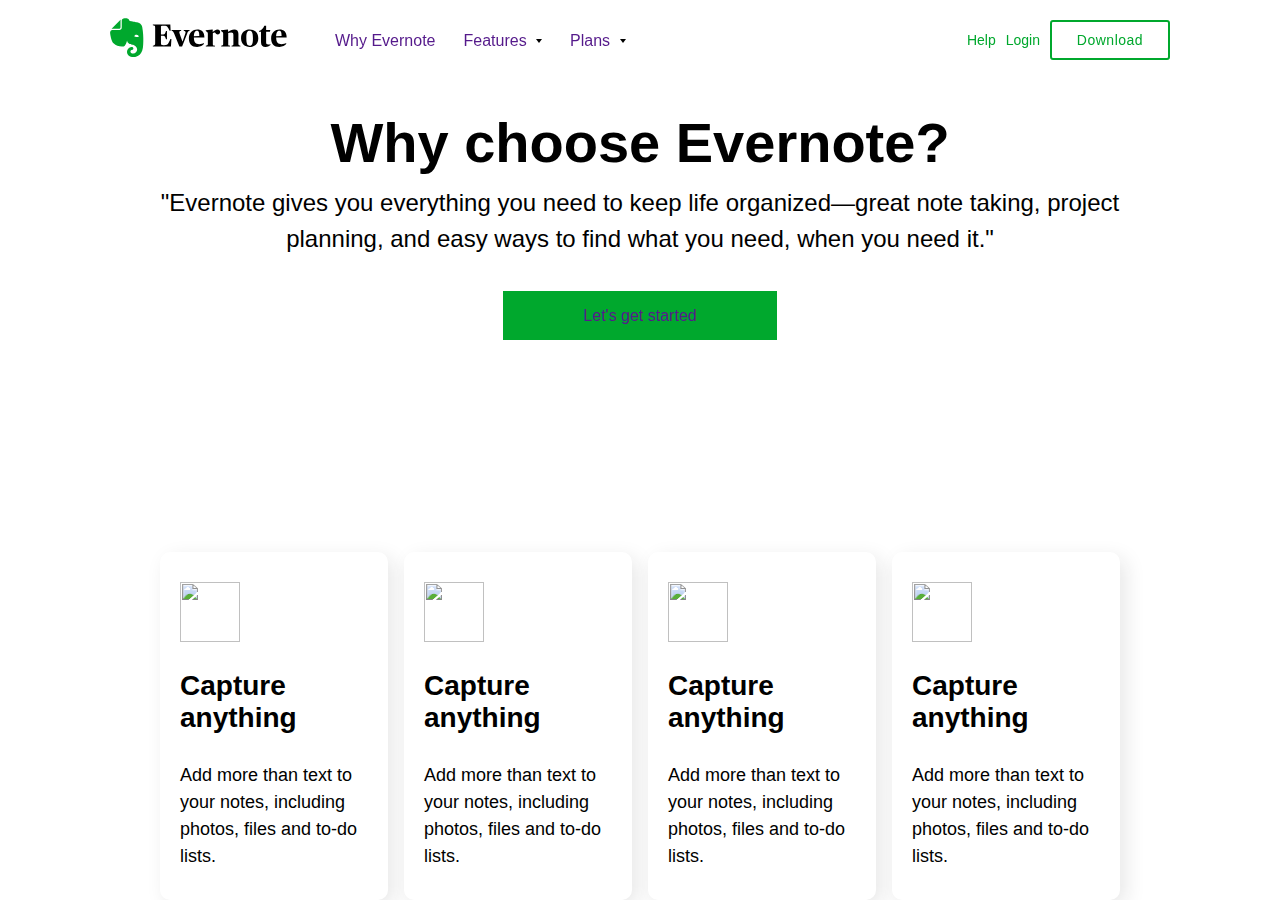
==== html-css/evernote/lesson3/evernote/index.html @ 64c324ab "task-beta" ====
<!DOCTYPE html>
<html lang="en">
  <head>
    <meta charset="UTF-8" />
    <meta name="viewport" content="width=device-width, initial-scale=1.0" />
    <link rel="stylesheet" href="css/styles.css" />
    <title>Evernote</title>
  </head>
  <body>
    <div class="container">
      <header class="header">
        <div class="row">
          <div class="logo">
            <img src="assets/logo.svg" alt="logo-right-corner" />
          </div>
          <nav class="top-mid-nav">
            <ul>
              <li>
                <a href="">Why Evernote</a>
              </li>
              <li>
                <a href=""
                  >Features
                  <span class="arrow"></span>
                </a>
              </li>
              <li>
                <a href=""
                  >Plans
                  <span class="arrow"></span>
                </a>
              </li>
            </ul>
          </nav>
          <nav class="top-left-nav">
            <ul>
              <li>
                <a href="">Help</a>
              </li>
              <li>
                <a href="">Login</a>
              </li>
              <li>
                <a class="btn-top-right" href="">Download</a>
              </li>
            </ul>
          </nav>
        </div>
      </header>
      <main class="main">
        <div class="content">
          <h1 class="h1">Why choose Evernote?</h1>
          <h5>
            "Evernote gives you everything you need to keep life organized—great
            note taking, project planning, and easy ways to find what you need,
            when you need it."
          </h5>
          <p class="p-btn">
            <a href="" class="mega-btn">Let's get started</a>
          </p>
        </div>
      </main>
      <section class="section">
        <article class="flexcard">
          <div class="header-image">
            <img src="/assets/Disc.svg" alt="" />
          </div>
          <div class="heading">
            <h4>Capture anything</h4>
          </div>
          <div class="description">
            <p class="p-large">
              Add more than text to your notes, including photos, files and
              to-do lists.
            </p>
          </div>
        </article>
        <article class="flexcard">
          <div class="header-image">
            <img src="/assets/Disc.svg" alt="" />
          </div>
          <div class="heading">
            <h4>Capture anything</h4>
          </div>
          <div class="description">
            <p class="p-large">
              Add more than text to your notes, including photos, files and
              to-do lists.
            </p>
          </div>
        </article>
        <article class="flexcard">
          <div class="header-image">
            <img src="/assets/Disc.svg" alt="" />
          </div>
          <div class="heading">
            <h4>Capture anything</h4>
          </div>
          <div class="description">
            <p class="p-large">
              Add more than text to your notes, including photos, files and
              to-do lists.
            </p>
          </div>
        </article>
        <article class="flexcard">
          <div class="header-image">
            <img src="/assets/Disc.svg" alt="" />
          </div>
          <div class="heading">
            <h4>Capture anything</h4>
          </div>
          <div class="description">
            <p class="p-large">
              Add more than text to your notes, including photos, files and
              to-do lists.
            </p>
          </div>
        </article>
      </section>
    </div>
  </body>
</html>
---- html-css/evernote/lesson3/evernote/css/styles.css ----
* {
  box-sizing: border-box;
  margin: 0;
  padding: 0;
  font-family: Helvetica;
  text-decoration: none;
  list-style: none;
}
body {
  height: 100vh;
}
.container {
  display: flex;
  flex-direction: column;
  justify-content: center;
  align-items: center;
  min-height: 100vh;
  max-width: 1220px;
  margin: 0 auto;
}
.header {
  height: 80px;
  align-items: center;
  display: flex;
  top: 0;
  width: 1220px;
  padding: 0 40px;
  position: fixed;
}
.row {
  width: 100%;
  align-items: center;
  display: flex;
  height: 80px;
  padding: 0 40px;
}
.top-mid-nav {
  display: inline-block;
  margin-left: 20px;
}
.top-mid-nav ul {
  display: flex;
  justify-content: space-between;
  align-items: center;
  line-height: 31px;
  list-style-type: none;
}
.top-mid-nav ul li a {
  text-decoration: none;
  margin-left: 28px;
  margin-bottom: 24px;
}
.top-mid-nav ul li:first-child {
  margin-left: 0;
}
.arrow {
  display: inline-block;
  border-top: 4px solid #000;
  border-left: 3px solid transparent;
  border-right: 3px solid transparent;
  margin-left: 5px;
  vertical-align: middle;
}
.top-left-nav {
  display: inline-block;
  margin-left: auto;
}
.top-left-nav ul {
  display: flex;
  font-size: 14px;
  line-height: 50px;
  cursor: pointer;
  /* margin-left: 400px; */
}
.top-left-nav ul li {
  margin-left: 10px;
}
.top-left-nav ul li a {
  color: #00a82d;
}
.btn-top-right {
  display: inline-block;
  height: 40px;
  min-width: 120px;
  font-size: 14px;
  line-height: 37px;
  text-align: center;
  text-decoration: none;
  letter-spacing: 0.5px;
  color: #00a82d;
  border-radius: 3px;
  border: 2px solid #00a82d;
  padding: 0 10px;
}

.main {
  height: 400px;
}
.section {
  padding-top: 51px;
}

/* Main */
.main {
  padding-top: 60px;
  width: 100%;
  height: 500px;
}
.content {
  text-align: center;
  max-width: 80%;
  margin: 0 auto;
  padding-bottom: 60px;
  margin-top: 40px;
}
.h1 {
  font-size: 56px;
  line-height: 150%;
}
h5 {
  font-size: 24px;
  font-weight: 400;
  line-height: 150%;
}
.p-btn {
  font-size: 13px;
  line-height: 21px;
  margin-top: 48px;
}
.mega-btn {
  font-size: 16px;
  padding: 16px 80px;
  background-color: #00a82d;
}

/* Article a koniec */
.section {
  display: flex;
  flex-wrap: wrap;
  justify-content: space-between;
  width: 80%;
}
.flexcard {
  background-color: #fff;
  border-radius: 10px;
  box-shadow: 6px 6px 20px rgb(26 26 26 / 10%);
  box-sizing: border-box;
  margin-left: 8px;
  margin-right: 8px;
  width: calc(25% - 16px);
  min-height: 300px;
  padding: 30px 20px;
}
.header-image {
  margin-bottom: 24px;
}

.header-image img {
  height: 60px;
  width: 60px;
}
.heading {
  margin-bottom: 28px;
}
.heading h4 {
  font-size: 28px;
}
/* .description{

} */

.p-large {
  font-size: 18px;
  letter-spacing: 0;
  line-height: 150%;
}
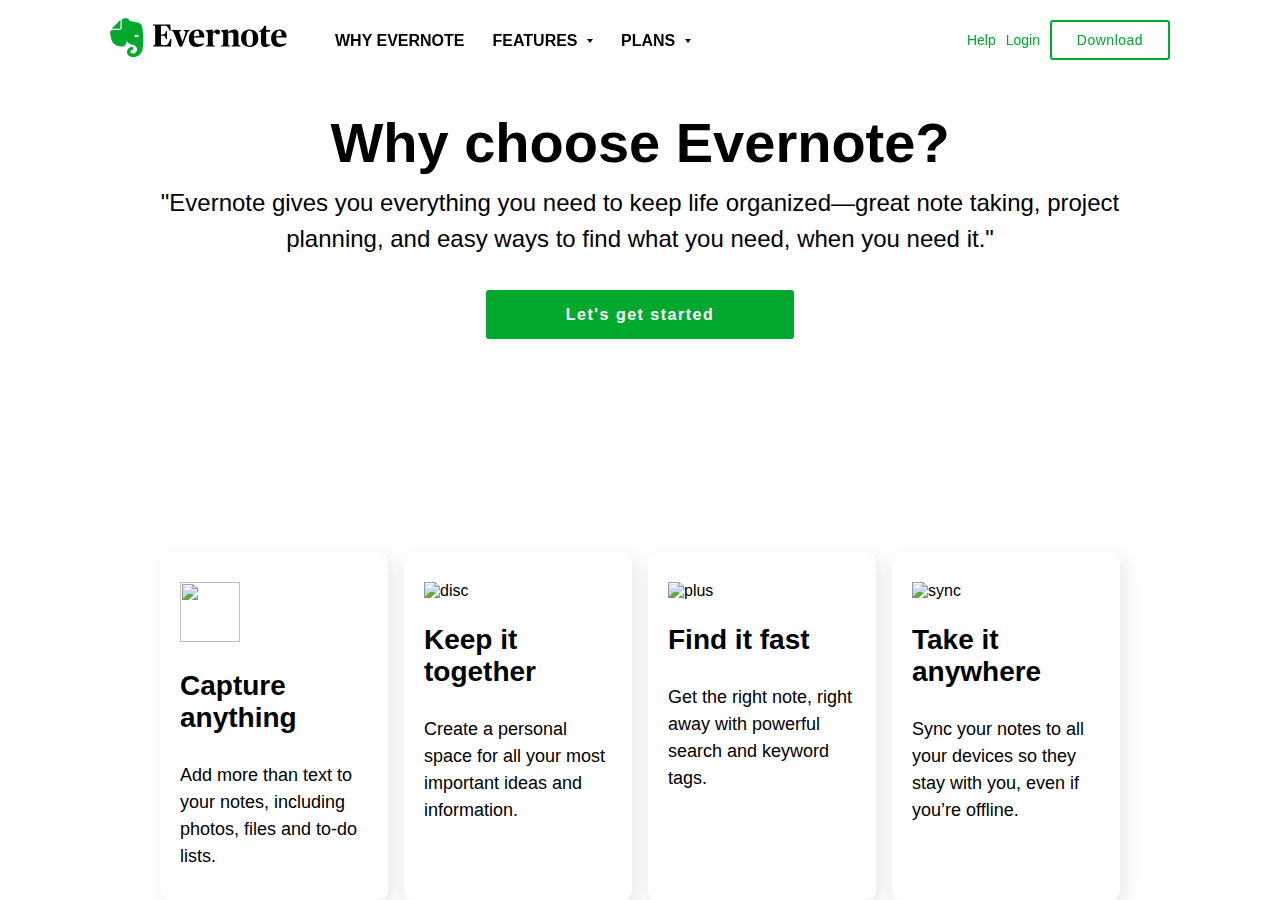
==== commit 465090b3: "task-evening" ====
--- a/html-css/evernote/lesson3/evernote/index.html
+++ b/html-css/evernote/lesson3/evernote/index.html
@@ -77,43 +77,43 @@
         </article>
         <article class="flexcard">
           <div class="header-image">
-            <img src="/assets/Disc.svg" alt="" />
+            <img src="/assets/folder.svg" alt="disc" />
           </div>
           <div class="heading">
-            <h4>Capture anything</h4>
+            <h4>Keep it together</h4>
           </div>
           <div class="description">
             <p class="p-large">
-              Add more than text to your notes, including photos, files and
-              to-do lists.
+              Create a personal space for all your most important ideas and
+              information.
             </p>
           </div>
         </article>
         <article class="flexcard">
           <div class="header-image">
-            <img src="/assets/Disc.svg" alt="" />
+            <img src="/assets/plus.svg" alt="plus" />
           </div>
           <div class="heading">
-            <h4>Capture anything</h4>
+            <h4>Find it fast</h4>
           </div>
           <div class="description">
             <p class="p-large">
-              Add more than text to your notes, including photos, files and
-              to-do lists.
+              Get the right note, right away with powerful search and keyword
+              tags.
             </p>
           </div>
         </article>
         <article class="flexcard">
           <div class="header-image">
-            <img src="/assets/Disc.svg" alt="" />
+            <img src="/assets/sync.svg" alt="sync" />
           </div>
           <div class="heading">
-            <h4>Capture anything</h4>
+            <h4>Take it anywhere</h4>
           </div>
           <div class="description">
             <p class="p-large">
-              Add more than text to your notes, including photos, files and
-              to-do lists.
+              Sync your notes to all your devices so they stay with you, even if
+              you’re offline.
             </p>
           </div>
         </article>
--- a/html-css/evernote/lesson3/evernote/css/styles.css
+++ b/html-css/evernote/lesson3/evernote/css/styles.css
@@ -37,6 +37,7 @@
 .top-mid-nav {
   display: inline-block;
   margin-left: 20px;
+  margin-top: 24px;
 }
 .top-mid-nav ul {
   display: flex;
@@ -47,8 +48,28 @@
 }
 .top-mid-nav ul li a {
   text-decoration: none;
+  color: #000;
+  font-weight: bolder;
+  text-transform: uppercase;
   margin-left: 28px;
-  margin-bottom: 24px;
+  transition: 0.1s color ease-in-out;
+}
+.top-mid-nav ul li {
+  padding-bottom: 24px;
+}
+.top-mid-nav ul li:hover {
+  box-shadow: inset 0 -4px 0 #00a82d;
+}
+.top-mid-nav ul li:focus {
+  box-shadow: inset 0 -4px 0 #00a82d;
+}
+.top-mid-nav ul li a:hover {
+  color: #00a82d;
+  transition: 0.1s color ease-in-out;
+}
+.top-mid-nav ul li a :focus {
+  color: #00a82d;
+  transition: 0.1s color ease-in-out;
 }
 .top-mid-nav ul li:first-child {
   margin-left: 0;
@@ -129,10 +150,19 @@
 }
 .mega-btn {
   font-size: 16px;
+  font-weight: 700;
   padding: 16px 80px;
   background-color: #00a82d;
-}
-
+  color: #fff;
+  letter-spacing: 1.5px;
+  line-height: normal;
+  border-radius: 3px;
+  transition: 0.3s background ease-in-out;
+}
+.mega-btn:hover {
+  background: #14cc45;
+  transition: 0.1s background ease-in-out;
+}
 /* Article a koniec */
 .section {
   display: flex;
